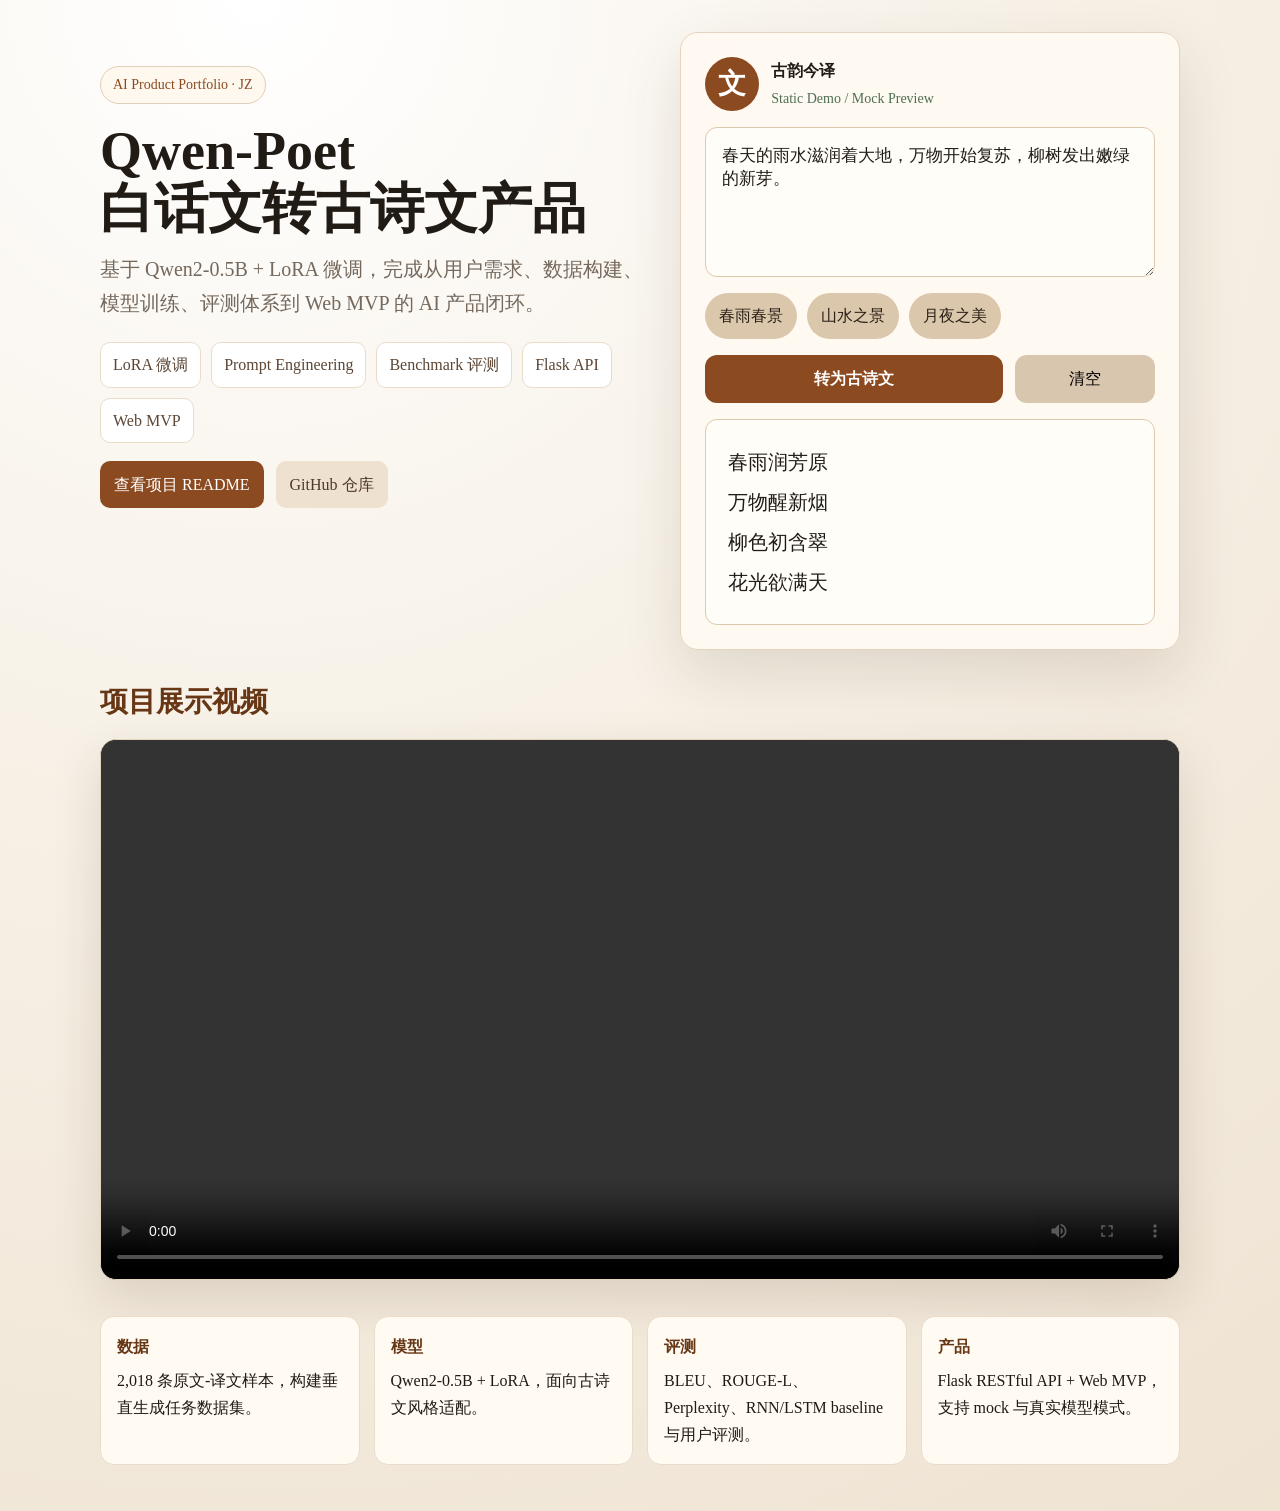
==== docs/index.html @ 0a648d7f "Add GitHub Pages demo and product video" ====
<!doctype html>
<html lang="zh-CN">
<head>
  <meta charset="utf-8">
  <meta name="viewport" content="width=device-width, initial-scale=1">
  <title>Qwen-Poet Demo</title>
  <style>
    :root{--bg:#f7f1e7;--paper:#fffaf2;--ink:#211b16;--muted:#75695d;--brown:#8b4a20;--gold:#c9a76c;--green:#4f6f52}
    *{box-sizing:border-box} body{margin:0;font-family:"Microsoft YaHei","Songti SC",serif;color:var(--ink);background:radial-gradient(circle at 20% 0,#fff 0,#f7f1e7 42%,#efe3d2 100%);line-height:1.7}
    .wrap{max-width:1120px;margin:auto;padding:32px 20px 46px}.hero{display:grid;grid-template-columns:1.05fr .95fr;gap:28px;align-items:stretch}
    .title{padding:34px 0 18px}.badge{display:inline-flex;gap:8px;align-items:center;padding:6px 12px;border:1px solid #e0cfb8;border-radius:999px;color:var(--brown);background:#fff8ee;font-size:14px}
    h1{font-size:54px;line-height:1.08;margin:18px 0 14px;letter-spacing:0}.lead{font-size:20px;color:var(--muted);margin:0 0 22px}.points{display:flex;flex-wrap:wrap;gap:10px;margin-top:20px}.points span{padding:8px 12px;border-radius:10px;background:#fff;border:1px solid #eadcc9;color:#5c4635}
    .panel{background:rgba(255,250,242,.92);border:1px solid #e5d4bd;border-radius:18px;box-shadow:0 24px 60px rgba(70,45,20,.13);padding:24px}.demo{display:grid;gap:16px}
    .top{display:flex;justify-content:space-between;gap:16px;align-items:center}.logo{width:54px;height:54px;border-radius:50%;display:grid;place-items:center;background:var(--brown);color:white;font-size:28px;font-weight:700}.mode{color:var(--green);font-size:14px}
    textarea{width:100%;min-height:150px;border:1px solid #dec9ad;border-radius:12px;background:#fffdf8;padding:16px;font-size:17px;resize:vertical;color:var(--ink)}
    .chips{display:flex;flex-wrap:wrap;gap:10px}.chips button{border:0;border-radius:999px;background:#dbc7ac;padding:9px 14px;cursor:pointer;color:#2c2118;font:inherit}.chips button:hover{background:var(--brown);color:white}
    .actions{display:grid;grid-template-columns:1fr 140px;gap:12px}.primary,.secondary{border:0;border-radius:12px;min-height:48px;font:inherit;cursor:pointer}.primary{background:var(--brown);color:white;font-weight:700}.secondary{background:#d8c6ae}
    .output{min-height:185px;border:1px solid #dec9ad;border-radius:12px;background:#fffdf8;padding:22px;font-size:20px;line-height:2;white-space:pre-line}
    .section{margin-top:28px}.section h2{font-size:28px;margin:0 0 14px;color:#673715}.grid{display:grid;grid-template-columns:repeat(4,1fr);gap:14px}.card{background:#fffaf2;border:1px solid #eadcc9;border-radius:14px;padding:16px}.card strong{display:block;color:#673715;margin-bottom:6px}
    video{width:100%;border-radius:16px;border:1px solid #e5d4bd;background:#111;box-shadow:0 18px 50px rgba(70,45,20,.14)}.links{display:flex;flex-wrap:wrap;gap:12px;margin-top:18px}.links a{color:white;background:var(--brown);text-decoration:none;padding:10px 14px;border-radius:10px}.links a.light{background:#efe1cf;color:#4e3827}
    @media(max-width:860px){.hero{grid-template-columns:1fr}h1{font-size:40px}.grid{grid-template-columns:1fr 1fr}.actions{grid-template-columns:1fr}}
  </style>
</head>
<body>
  <main class="wrap">
    <section class="hero">
      <div class="title">
        <div class="badge">AI Product Portfolio · JZ</div>
        <h1>Qwen-Poet<br>白话文转古诗文产品</h1>
        <p class="lead">基于 Qwen2-0.5B + LoRA 微调，完成从用户需求、数据构建、模型训练、评测体系到 Web MVP 的 AI 产品闭环。</p>
        <div class="points"><span>LoRA 微调</span><span>Prompt Engineering</span><span>Benchmark 评测</span><span>Flask API</span><span>Web MVP</span></div>
        <div class="links">
          <a href="../README.md">查看项目 README</a>
          <a class="light" href="https://github.com/JZ-JocelynZ/Qwen-Poet">GitHub 仓库</a>
        </div>
      </div>
      <div class="panel demo">
        <div class="top"><div style="display:flex;gap:12px;align-items:center"><div class="logo">文</div><div><strong>古韵今译</strong><br><span class="mode">Static Demo / Mock Preview</span></div></div></div>
        <textarea id="input">春天的雨水滋润着大地，万物开始复苏，柳树发出嫩绿的新芽。</textarea>
        <div class="chips">
          <button data-text="春天的雨水滋润着大地，万物开始复苏，柳树发出嫩绿的新芽。">春雨春景</button>
          <button data-text="山间流水清澈见底，阳光照在水面上，鱼儿自由游动。">山水之景</button>
          <button data-text="月光洒在寂静的夜晚，远山如墨，湖水泛着银光。">月夜之美</button>
        </div>
        <div class="actions"><button class="primary" id="gen">转为古诗文</button><button class="secondary" id="clear">清空</button></div>
        <div class="output" id="output">春雨润芳原
万物醒新烟
柳色初含翠
花光欲满天</div>
      </div>
    </section>
    <section class="section">
      <h2>项目展示视频</h2>
      <video src="assets/qwen-poet-product-demo.mp4" controls preload="metadata"></video>
    </section>
    <section class="section grid">
      <div class="card"><strong>数据</strong>2,018 条原文-译文样本，构建垂直生成任务数据集。</div>
      <div class="card"><strong>模型</strong>Qwen2-0.5B + LoRA，面向古诗文风格适配。</div>
      <div class="card"><strong>评测</strong>BLEU、ROUGE-L、Perplexity、RNN/LSTM baseline 与用户评测。</div>
      <div class="card"><strong>产品</strong>Flask RESTful API + Web MVP，支持 mock 与真实模型模式。</div>
    </section>
  </main>
  <script>
    const input=document.getElementById("input"),out=document.getElementById("output");
    const samples=["春雨润芳原\n万物醒新烟\n柳色初含翠\n花光欲满天","清泉鸣石罅\n日影动寒流\n鱼行入画幽\n树色涵波静","月色铺银汉\n遥山入夜深\n湖光摇素影\n虫语落疏林"];
    document.querySelectorAll("[data-text]").forEach((b,i)=>b.onclick=()=>{input.value=b.dataset.text;out.textContent=samples[i]});
    document.getElementById("gen").onclick=()=>{out.textContent=samples[Math.floor(Math.random()*samples.length)]};
    document.getElementById("clear").onclick=()=>{input.value="";out.textContent=""};
  </script>
</body>
</html>
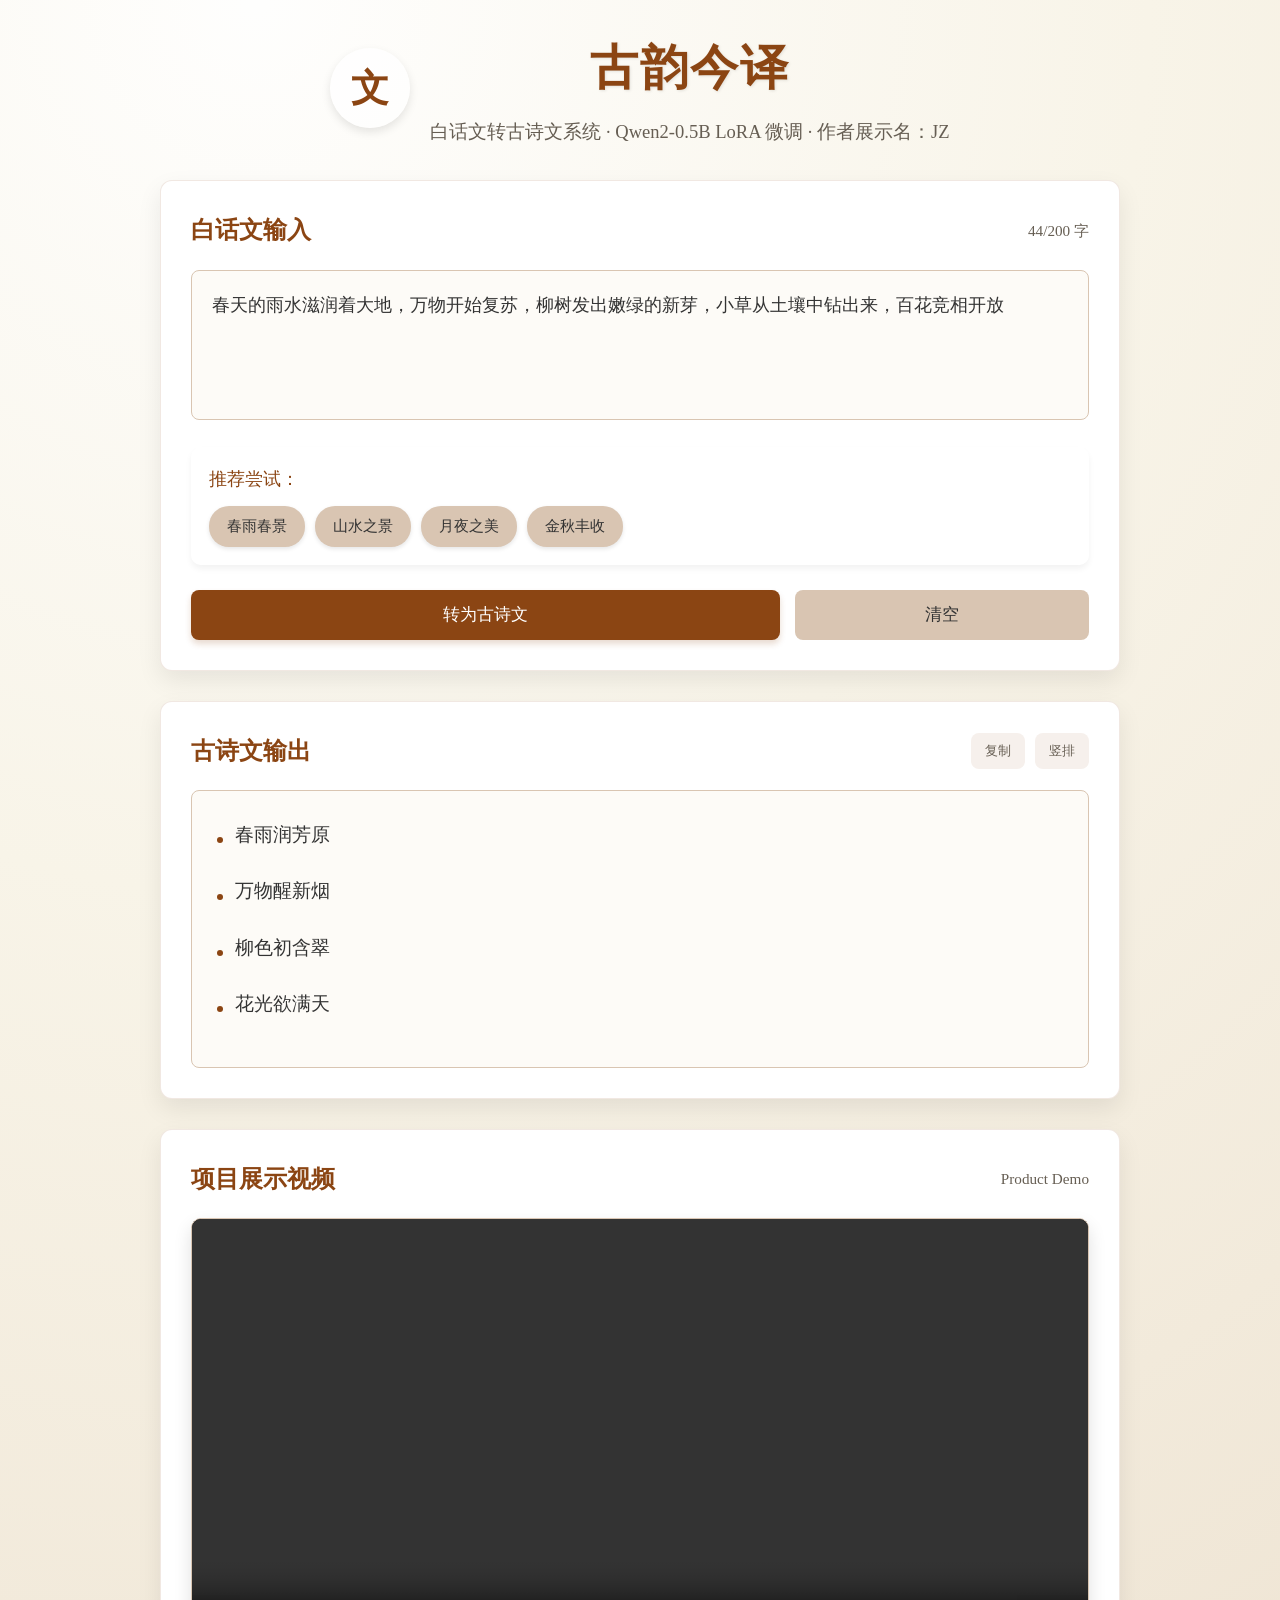
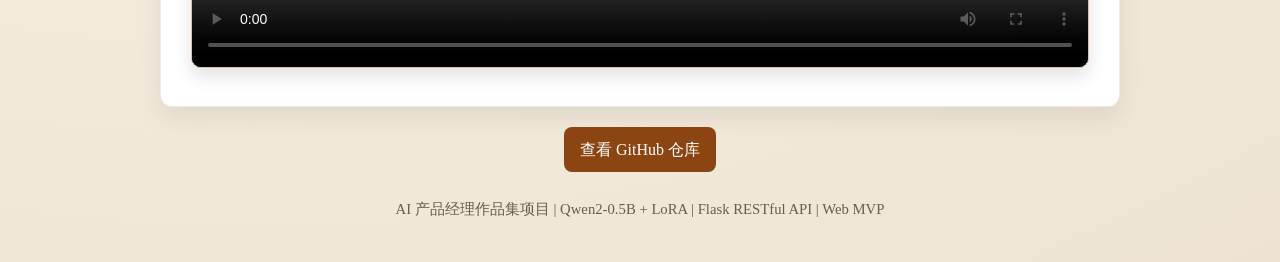
==== commit a3181f6f: "Replace Pages demo with original style UI" ====
--- a/docs/index.html
+++ b/docs/index.html
@@ -1,71 +1,186 @@
-<!doctype html>
+<!DOCTYPE html>
 <html lang="zh-CN">
 <head>
-  <meta charset="utf-8">
-  <meta name="viewport" content="width=device-width, initial-scale=1">
-  <title>Qwen-Poet Demo</title>
+  <meta charset="UTF-8">
+  <meta name="viewport" content="width=device-width, initial-scale=1.0">
+  <title>古韵今译 - Qwen-Poet</title>
   <style>
-    :root{--bg:#f7f1e7;--paper:#fffaf2;--ink:#211b16;--muted:#75695d;--brown:#8b4a20;--gold:#c9a76c;--green:#4f6f52}
-    *{box-sizing:border-box} body{margin:0;font-family:"Microsoft YaHei","Songti SC",serif;color:var(--ink);background:radial-gradient(circle at 20% 0,#fff 0,#f7f1e7 42%,#efe3d2 100%);line-height:1.7}
-    .wrap{max-width:1120px;margin:auto;padding:32px 20px 46px}.hero{display:grid;grid-template-columns:1.05fr .95fr;gap:28px;align-items:stretch}
-    .title{padding:34px 0 18px}.badge{display:inline-flex;gap:8px;align-items:center;padding:6px 12px;border:1px solid #e0cfb8;border-radius:999px;color:var(--brown);background:#fff8ee;font-size:14px}
-    h1{font-size:54px;line-height:1.08;margin:18px 0 14px;letter-spacing:0}.lead{font-size:20px;color:var(--muted);margin:0 0 22px}.points{display:flex;flex-wrap:wrap;gap:10px;margin-top:20px}.points span{padding:8px 12px;border-radius:10px;background:#fff;border:1px solid #eadcc9;color:#5c4635}
-    .panel{background:rgba(255,250,242,.92);border:1px solid #e5d4bd;border-radius:18px;box-shadow:0 24px 60px rgba(70,45,20,.13);padding:24px}.demo{display:grid;gap:16px}
-    .top{display:flex;justify-content:space-between;gap:16px;align-items:center}.logo{width:54px;height:54px;border-radius:50%;display:grid;place-items:center;background:var(--brown);color:white;font-size:28px;font-weight:700}.mode{color:var(--green);font-size:14px}
-    textarea{width:100%;min-height:150px;border:1px solid #dec9ad;border-radius:12px;background:#fffdf8;padding:16px;font-size:17px;resize:vertical;color:var(--ink)}
-    .chips{display:flex;flex-wrap:wrap;gap:10px}.chips button{border:0;border-radius:999px;background:#dbc7ac;padding:9px 14px;cursor:pointer;color:#2c2118;font:inherit}.chips button:hover{background:var(--brown);color:white}
-    .actions{display:grid;grid-template-columns:1fr 140px;gap:12px}.primary,.secondary{border:0;border-radius:12px;min-height:48px;font:inherit;cursor:pointer}.primary{background:var(--brown);color:white;font-weight:700}.secondary{background:#d8c6ae}
-    .output{min-height:185px;border:1px solid #dec9ad;border-radius:12px;background:#fffdf8;padding:22px;font-size:20px;line-height:2;white-space:pre-line}
-    .section{margin-top:28px}.section h2{font-size:28px;margin:0 0 14px;color:#673715}.grid{display:grid;grid-template-columns:repeat(4,1fr);gap:14px}.card{background:#fffaf2;border:1px solid #eadcc9;border-radius:14px;padding:16px}.card strong{display:block;color:#673715;margin-bottom:6px}
-    video{width:100%;border-radius:16px;border:1px solid #e5d4bd;background:#111;box-shadow:0 18px 50px rgba(70,45,20,.14)}.links{display:flex;flex-wrap:wrap;gap:12px;margin-top:18px}.links a{color:white;background:var(--brown);text-decoration:none;padding:10px 14px;border-radius:10px}.links a.light{background:#efe1cf;color:#4e3827}
-    @media(max-width:860px){.hero{grid-template-columns:1fr}h1{font-size:40px}.grid{grid-template-columns:1fr 1fr}.actions{grid-template-columns:1fr}}
+    :root {
+      --main-bg: #f8f4e8;
+      --paper-bg: #fff;
+      --ink-color: #333;
+      --accent: #8b4513;
+      --light-accent: #d9c5b2;
+      --ink-light: #665e53;
+      --success: #507350;
+      --error: #a35050;
+    }
+    * { margin: 0; padding: 0; box-sizing: border-box; }
+    body {
+      font-family: "Noto Serif SC", "Songti SC", "Microsoft YaHei", serif;
+      min-height: 100vh;
+      color: var(--ink-color);
+      background-color: var(--main-bg);
+      background-image: radial-gradient(circle at 20% 0, rgba(255,255,255,.92), rgba(248,244,232,.72) 42%, rgba(236,224,206,.84));
+      line-height: 1.6;
+    }
+    .container { max-width: 1000px; margin: 0 auto; padding: 30px 20px; }
+    header { text-align: center; margin-bottom: 34px; }
+    .logo-container { display: flex; align-items: center; justify-content: center; gap: 20px; }
+    .logo { width: 80px; height: 80px; display: grid; place-items: center; color: var(--accent); background: rgba(255,255,255,.75); border-radius: 50%; box-shadow: 0 4px 10px rgba(0,0,0,.1); font-size: 38px; font-weight: 700; }
+    h1 { font-size: 3rem; color: var(--accent); letter-spacing: 2px; text-shadow: 1px 1px 3px rgba(0,0,0,.1); }
+    .subtitle { font-size: 1.16rem; color: var(--ink-light); margin-top: 10px; }
+    .main-content { display: flex; flex-direction: column; gap: 30px; }
+    .input-section, .output-section, .video-section {
+      background-color: var(--paper-bg);
+      border-radius: 12px;
+      box-shadow: 0 10px 25px rgba(0,0,0,.08);
+      padding: 30px;
+      border: 1px solid rgba(139,69,19,.12);
+    }
+    .input-header, .output-header { display: flex; justify-content: space-between; align-items: center; margin-bottom: 20px; gap: 16px; }
+    h2 { font-size: 1.5rem; color: var(--accent); }
+    .char-counter, .mode-tag { color: var(--ink-light); font-size: .95rem; }
+    .input-container { position: relative; margin-bottom: 20px; }
+    textarea {
+      width: 100%;
+      min-height: 150px;
+      border: 1px solid var(--light-accent);
+      border-radius: 8px;
+      padding: 20px;
+      font-size: 1.1rem;
+      resize: none;
+      background-color: #fdfbf7;
+      color: var(--ink-color);
+      line-height: 1.7;
+      font-family: inherit;
+    }
+    textarea:focus { outline: none; border-color: var(--accent); box-shadow: 0 0 0 2px rgba(139,69,19,.2); }
+    .presets-container { margin: 15px 0 25px; background-color: rgba(255,255,255,.5); padding: 18px; border-radius: 10px; box-shadow: 0 4px 6px rgba(0,0,0,.05); }
+    .presets-title { font-size: 1.1rem; font-weight: 500; margin-bottom: 12px; color: var(--accent); }
+    .presets-list { display: flex; flex-wrap: wrap; gap: 10px; }
+    button { border: none; cursor: pointer; font-family: inherit; }
+    .preset-item { padding: 10px 18px; background-color: var(--light-accent); color: #333; border-radius: 20px; font-size: .95rem; font-weight: 500; box-shadow: 0 2px 4px rgba(0,0,0,.1); }
+    .preset-item:hover { background-color: var(--accent); color: white; transform: translateY(-2px); }
+    .button-row { display: flex; gap: 15px; margin-top: 10px; }
+    .btn { min-height: 50px; border-radius: 8px; font-size: 1.05rem; font-weight: 500; }
+    .btn-primary { flex: 2; background-color: var(--accent); color: white; box-shadow: 0 4px 6px rgba(139,69,19,.2); }
+    .btn-secondary { flex: 1; background-color: var(--light-accent); color: var(--ink-color); }
+    .btn:hover { transform: translateY(-2px); box-shadow: 0 4px 8px rgba(0,0,0,.15); }
+    .output-controls { display: flex; gap: 10px; }
+    .small-btn { padding: 9px 14px; border-radius: 8px; color: var(--ink-light); background: rgba(139,69,19,.08); }
+    .small-btn:hover { background: var(--accent); color: white; }
+    .poetry-display {
+      min-height: 220px;
+      background-color: #fdfbf7;
+      border: 1px solid var(--light-accent);
+      border-radius: 8px;
+      padding: 25px;
+      font-size: 1.2rem;
+      line-height: 2;
+      white-space: pre-wrap;
+    }
+    .poetry-line { margin-bottom: 18px; padding-left: 18px; position: relative; }
+    .poetry-line::before { content: ""; width: 6px; height: 6px; border-radius: 50%; background: var(--accent); position: absolute; left: 0; top: 1.1em; }
+    video { width: 100%; border-radius: 10px; border: 1px solid var(--light-accent); background: #111; box-shadow: 0 8px 18px rgba(0,0,0,.12); }
+    .links { display: flex; flex-wrap: wrap; gap: 12px; margin-top: 20px; justify-content: center; }
+    .links a { text-decoration: none; color: white; background: var(--accent); padding: 10px 16px; border-radius: 8px; }
+    footer { text-align: center; padding: 26px 0 10px; color: var(--ink-light); font-size: .92rem; }
+    @media (max-width: 768px) {
+      .container { padding: 18px 12px; }
+      .logo-container, .input-header, .output-header, .button-row { flex-direction: column; align-items: stretch; }
+      h1 { font-size: 2.2rem; text-align: center; }
+      .logo { margin: 0 auto; }
+    }
   </style>
 </head>
 <body>
-  <main class="wrap">
-    <section class="hero">
-      <div class="title">
-        <div class="badge">AI Product Portfolio · JZ</div>
-        <h1>Qwen-Poet<br>白话文转古诗文产品</h1>
-        <p class="lead">基于 Qwen2-0.5B + LoRA 微调，完成从用户需求、数据构建、模型训练、评测体系到 Web MVP 的 AI 产品闭环。</p>
-        <div class="points"><span>LoRA 微调</span><span>Prompt Engineering</span><span>Benchmark 评测</span><span>Flask API</span><span>Web MVP</span></div>
-        <div class="links">
-          <a href="../README.md">查看项目 README</a>
-          <a class="light" href="https://github.com/JZ-JocelynZ/Qwen-Poet">GitHub 仓库</a>
+  <div class="container">
+    <header>
+      <div class="logo-container">
+        <div class="logo">文</div>
+        <div class="title-container">
+          <h1>古韵今译</h1>
+          <div class="subtitle">白话文转古诗文系统 · Qwen2-0.5B LoRA 微调 · 作者展示名：JZ</div>
         </div>
       </div>
-      <div class="panel demo">
-        <div class="top"><div style="display:flex;gap:12px;align-items:center"><div class="logo">文</div><div><strong>古韵今译</strong><br><span class="mode">Static Demo / Mock Preview</span></div></div></div>
-        <textarea id="input">春天的雨水滋润着大地，万物开始复苏，柳树发出嫩绿的新芽。</textarea>
-        <div class="chips">
-          <button data-text="春天的雨水滋润着大地，万物开始复苏，柳树发出嫩绿的新芽。">春雨春景</button>
-          <button data-text="山间流水清澈见底，阳光照在水面上，鱼儿自由游动。">山水之景</button>
-          <button data-text="月光洒在寂静的夜晚，远山如墨，湖水泛着银光。">月夜之美</button>
+    </header>
+
+    <div class="main-content">
+      <section class="input-section">
+        <div class="input-header">
+          <h2>白话文输入</h2>
+          <div class="char-counter" id="counter">0/200 字</div>
         </div>
-        <div class="actions"><button class="primary" id="gen">转为古诗文</button><button class="secondary" id="clear">清空</button></div>
-        <div class="output" id="output">春雨润芳原
-万物醒新烟
-柳色初含翠
-花光欲满天</div>
-      </div>
-    </section>
-    <section class="section">
-      <h2>项目展示视频</h2>
-      <video src="assets/qwen-poet-product-demo.mp4" controls preload="metadata"></video>
-    </section>
-    <section class="section grid">
-      <div class="card"><strong>数据</strong>2,018 条原文-译文样本，构建垂直生成任务数据集。</div>
-      <div class="card"><strong>模型</strong>Qwen2-0.5B + LoRA，面向古诗文风格适配。</div>
-      <div class="card"><strong>评测</strong>BLEU、ROUGE-L、Perplexity、RNN/LSTM baseline 与用户评测。</div>
-      <div class="card"><strong>产品</strong>Flask RESTful API + Web MVP，支持 mock 与真实模型模式。</div>
-    </section>
-  </main>
+        <div class="input-container">
+          <textarea id="input-text" placeholder="在此输入白话文..."></textarea>
+        </div>
+        <div class="presets-container">
+          <div class="presets-title">推荐尝试：</div>
+          <div class="presets-list">
+            <button class="preset-item" data-key="spring" data-text="春天的雨水滋润着大地，万物开始复苏，柳树发出嫩绿的新芽，小草从土壤中钻出来，百花竞相开放">春雨春景</button>
+            <button class="preset-item" data-key="mountain" data-text="山间的流水清澈见底，在阳光下闪闪发光，水中的鱼儿自由游动，岸边的树木倒映在水中">山水之景</button>
+            <button class="preset-item" data-key="moon" data-text="月光如水般洒在大地上，照亮了寂静的夜晚，远处的山峦如墨般浓重，近处的湖水泛着银光">月夜之美</button>
+            <button class="preset-item" data-key="autumn" data-text="秋高气爽，金风送爽，田野里稻谷飘香，果园里硕果累累">金秋丰收</button>
+          </div>
+        </div>
+        <div class="button-row">
+          <button class="btn btn-primary" id="generate-btn">转为古诗文</button>
+          <button class="btn btn-secondary" id="clear-btn">清空</button>
+        </div>
+      </section>
+
+      <section class="output-section">
+        <div class="output-header">
+          <h2>古诗文输出</h2>
+          <div class="output-controls">
+            <button class="small-btn" id="copy-btn">复制</button>
+            <button class="small-btn" id="vertical-btn">竖排</button>
+          </div>
+        </div>
+        <div class="poetry-display" id="output-text"></div>
+      </section>
+
+      <section class="video-section">
+        <div class="output-header">
+          <h2>项目展示视频</h2>
+          <div class="mode-tag">Product Demo</div>
+        </div>
+        <video src="assets/qwen-poet-product-demo.mp4" controls preload="metadata"></video>
+      </section>
+    </div>
+
+    <div class="links">
+      <a href="https://github.com/JZ-JocelynZ/Qwen-Poet">查看 GitHub 仓库</a>
+    </div>
+    <footer>AI 产品经理作品集项目 | Qwen2-0.5B + LoRA | Flask RESTful API | Web MVP</footer>
+  </div>
+
   <script>
-    const input=document.getElementById("input"),out=document.getElementById("output");
-    const samples=["春雨润芳原\n万物醒新烟\n柳色初含翠\n花光欲满天","清泉鸣石罅\n日影动寒流\n鱼行入画幽\n树色涵波静","月色铺银汉\n遥山入夜深\n湖光摇素影\n虫语落疏林"];
-    document.querySelectorAll("[data-text]").forEach((b,i)=>b.onclick=()=>{input.value=b.dataset.text;out.textContent=samples[i]});
-    document.getElementById("gen").onclick=()=>{out.textContent=samples[Math.floor(Math.random()*samples.length)]};
-    document.getElementById("clear").onclick=()=>{input.value="";out.textContent=""};
+    const input = document.getElementById("input-text");
+    const output = document.getElementById("output-text");
+    const counter = document.getElementById("counter");
+    const poems = {
+      spring: "春雨润芳原\n万物醒新烟\n柳色初含翠\n花光欲满天",
+      mountain: "清泉鸣石罅\n日影动寒流\n鱼行入画幽\n树色涵波静",
+      moon: "月色铺银汉\n遥山入夜深\n湖光摇素影\n虫语落疏林",
+      autumn: "金风催稻熟\n野色入晴秋\n果满千枝重\n人间一望收",
+      default: "白话入清辞\n新声寄古心\n一行涵远意\n半纸见云深"
+    };
+    function render(text) {
+      output.innerHTML = text.split("\n").map(line => `<div class="poetry-line">${line}</div>`).join("");
+    }
+    document.querySelectorAll(".preset-item").forEach(btn => {
+      btn.onclick = () => { input.value = btn.dataset.text; counter.textContent = `${input.value.length}/200 字`; render(poems[btn.dataset.key]); };
+    });
+    input.oninput = () => counter.textContent = `${input.value.length}/200 字`;
+    document.getElementById("generate-btn").onclick = () => render(poems.default);
+    document.getElementById("clear-btn").onclick = () => { input.value = ""; output.innerHTML = ""; counter.textContent = "0/200 字"; };
+    document.getElementById("copy-btn").onclick = () => navigator.clipboard && navigator.clipboard.writeText(output.innerText || "");
+    document.getElementById("vertical-btn").onclick = () => output.style.writingMode = output.style.writingMode ? "" : "vertical-rl";
+    input.value = document.querySelector(".preset-item").dataset.text;
+    counter.textContent = `${input.value.length}/200 字`;
+    render(poems.spring);
   </script>
 </body>
 </html>
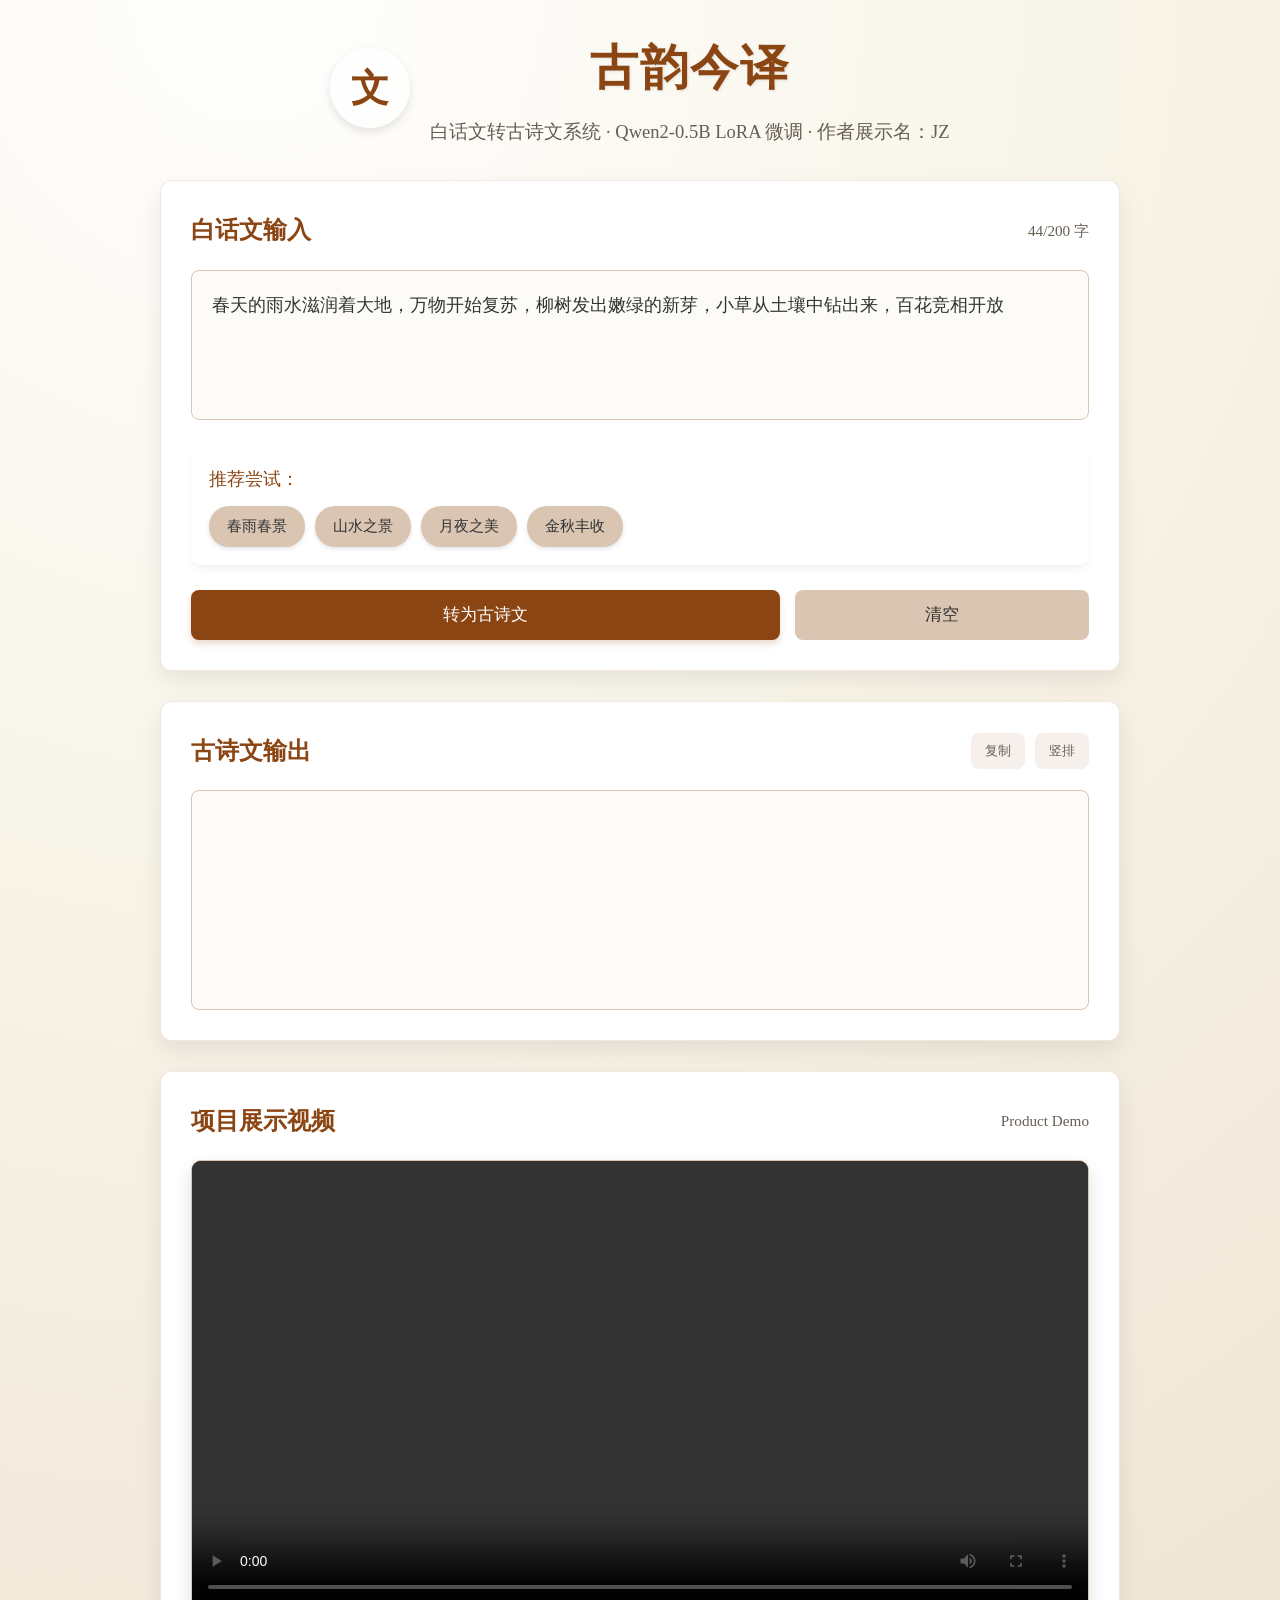
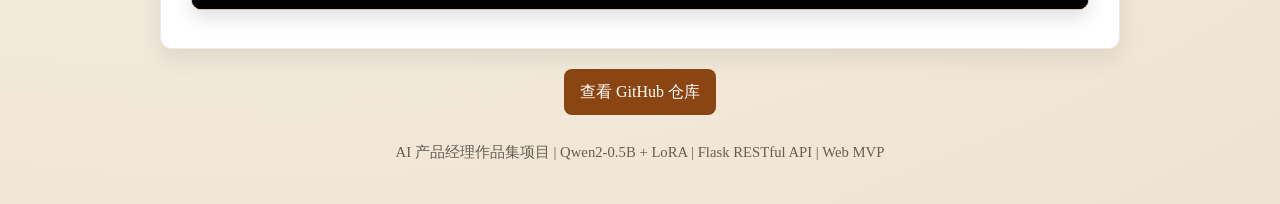
==== commit 4e66ada8: "Fix static demo preset interaction" ====
--- a/docs/index.html
+++ b/docs/index.html
@@ -160,6 +160,7 @@
     const input = document.getElementById("input-text");
     const output = document.getElementById("output-text");
     const counter = document.getElementById("counter");
+    let selectedPreset = "spring";
     const poems = {
       spring: "春雨润芳原\n万物醒新烟\n柳色初含翠\n花光欲满天",
       mountain: "清泉鸣石罅\n日影动寒流\n鱼行入画幽\n树色涵波静",
@@ -171,16 +172,23 @@
       output.innerHTML = text.split("\n").map(line => `<div class="poetry-line">${line}</div>`).join("");
     }
     document.querySelectorAll(".preset-item").forEach(btn => {
-      btn.onclick = () => { input.value = btn.dataset.text; counter.textContent = `${input.value.length}/200 字`; render(poems[btn.dataset.key]); };
+      btn.onclick = () => {
+        selectedPreset = btn.dataset.key;
+        input.value = btn.dataset.text;
+        output.innerHTML = "";
+        counter.textContent = `${input.value.length}/200 字`;
+      };
     });
-    input.oninput = () => counter.textContent = `${input.value.length}/200 字`;
-    document.getElementById("generate-btn").onclick = () => render(poems.default);
+    input.oninput = () => {
+      selectedPreset = "";
+      counter.textContent = `${input.value.length}/200 字`;
+    };
+    document.getElementById("generate-btn").onclick = () => render(poems[selectedPreset] || poems.default);
     document.getElementById("clear-btn").onclick = () => { input.value = ""; output.innerHTML = ""; counter.textContent = "0/200 字"; };
     document.getElementById("copy-btn").onclick = () => navigator.clipboard && navigator.clipboard.writeText(output.innerText || "");
     document.getElementById("vertical-btn").onclick = () => output.style.writingMode = output.style.writingMode ? "" : "vertical-rl";
     input.value = document.querySelector(".preset-item").dataset.text;
     counter.textContent = `${input.value.length}/200 字`;
-    render(poems.spring);
   </script>
 </body>
 </html>
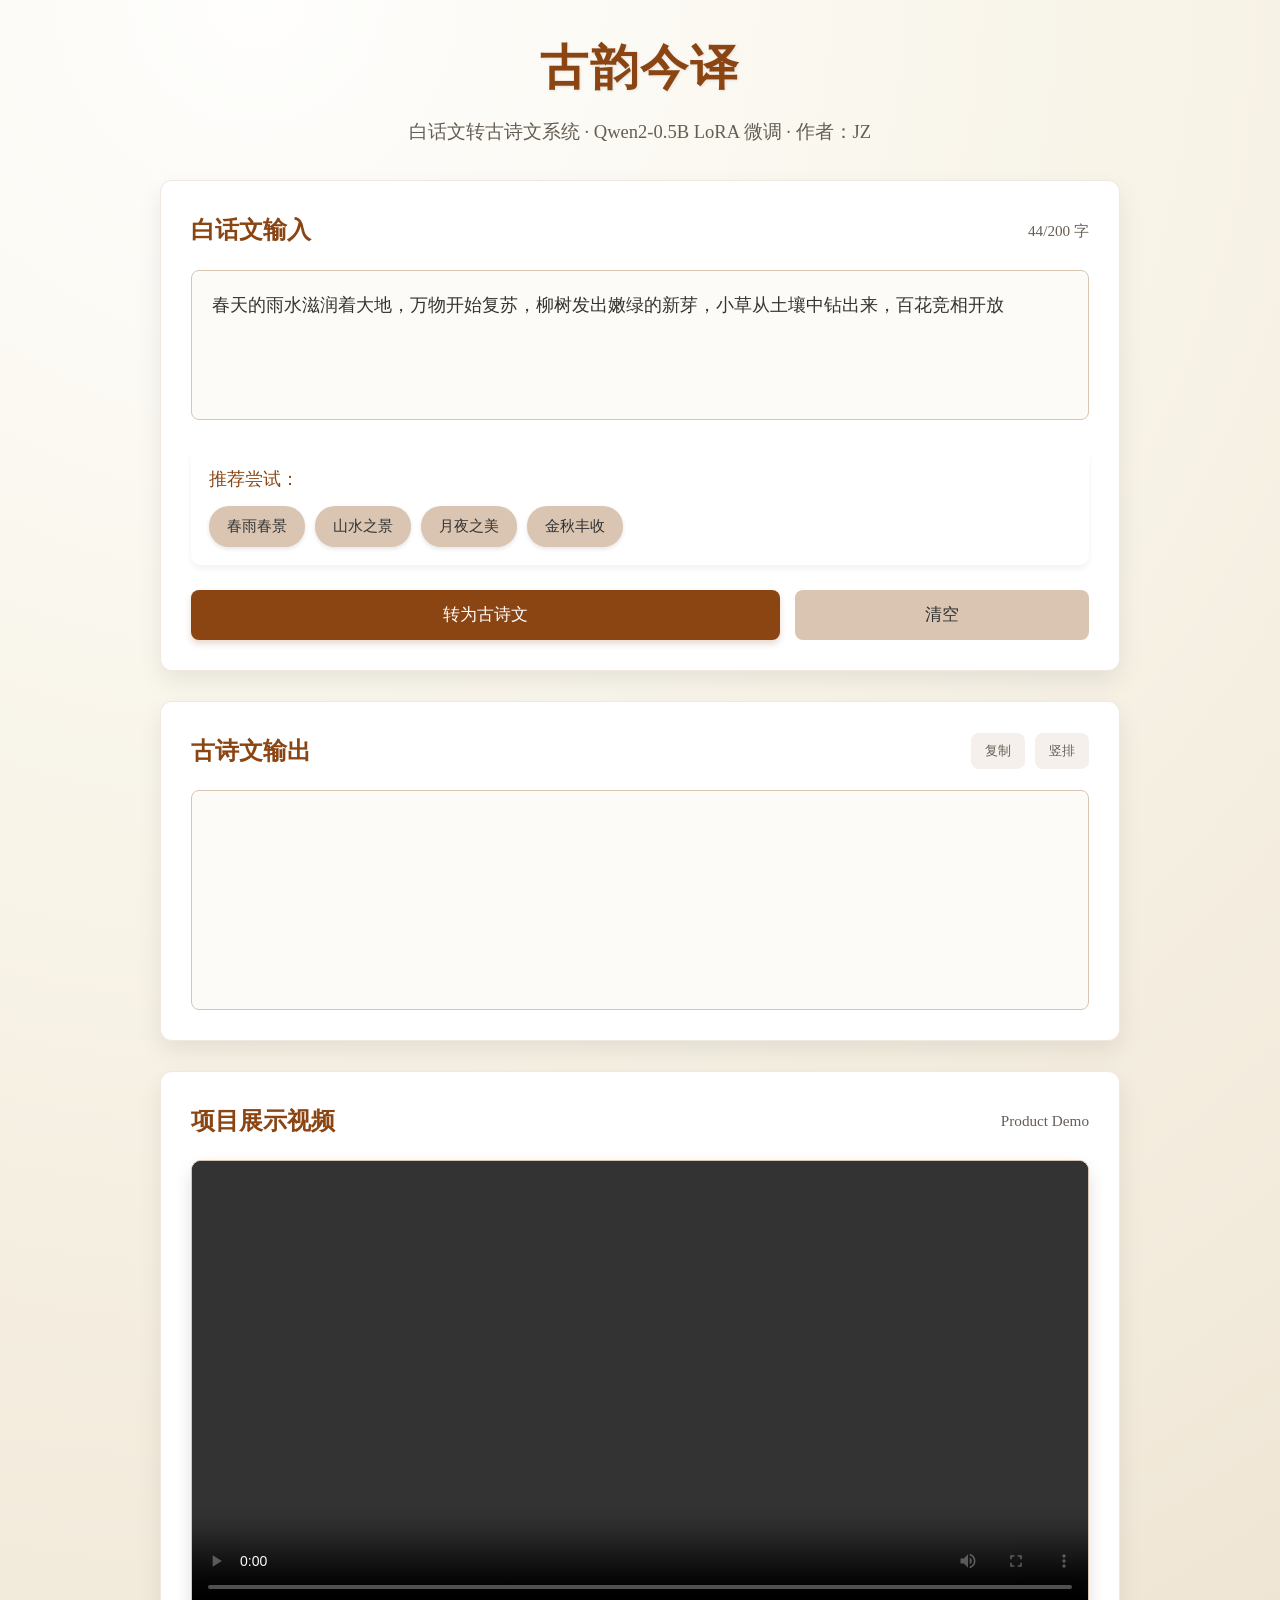
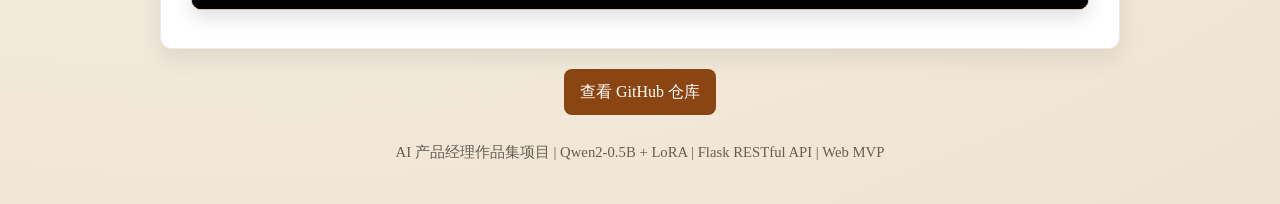
==== commit df73e353: "Polish demo and README wording" ====
--- a/docs/index.html
+++ b/docs/index.html
@@ -27,7 +27,6 @@
     .container { max-width: 1000px; margin: 0 auto; padding: 30px 20px; }
     header { text-align: center; margin-bottom: 34px; }
     .logo-container { display: flex; align-items: center; justify-content: center; gap: 20px; }
-    .logo { width: 80px; height: 80px; display: grid; place-items: center; color: var(--accent); background: rgba(255,255,255,.75); border-radius: 50%; box-shadow: 0 4px 10px rgba(0,0,0,.1); font-size: 38px; font-weight: 700; }
     h1 { font-size: 3rem; color: var(--accent); letter-spacing: 2px; text-shadow: 1px 1px 3px rgba(0,0,0,.1); }
     .subtitle { font-size: 1.16rem; color: var(--ink-light); margin-top: 10px; }
     .main-content { display: flex; flex-direction: column; gap: 30px; }
@@ -90,7 +89,6 @@
       .container { padding: 18px 12px; }
       .logo-container, .input-header, .output-header, .button-row { flex-direction: column; align-items: stretch; }
       h1 { font-size: 2.2rem; text-align: center; }
-      .logo { margin: 0 auto; }
     }
   </style>
 </head>
@@ -98,10 +96,9 @@
   <div class="container">
     <header>
       <div class="logo-container">
-        <div class="logo">文</div>
         <div class="title-container">
           <h1>古韵今译</h1>
-          <div class="subtitle">白话文转古诗文系统 · Qwen2-0.5B LoRA 微调 · 作者展示名：JZ</div>
+          <div class="subtitle">白话文转古诗文系统 · Qwen2-0.5B LoRA 微调 · 作者：JZ</div>
         </div>
       </div>
     </header>
